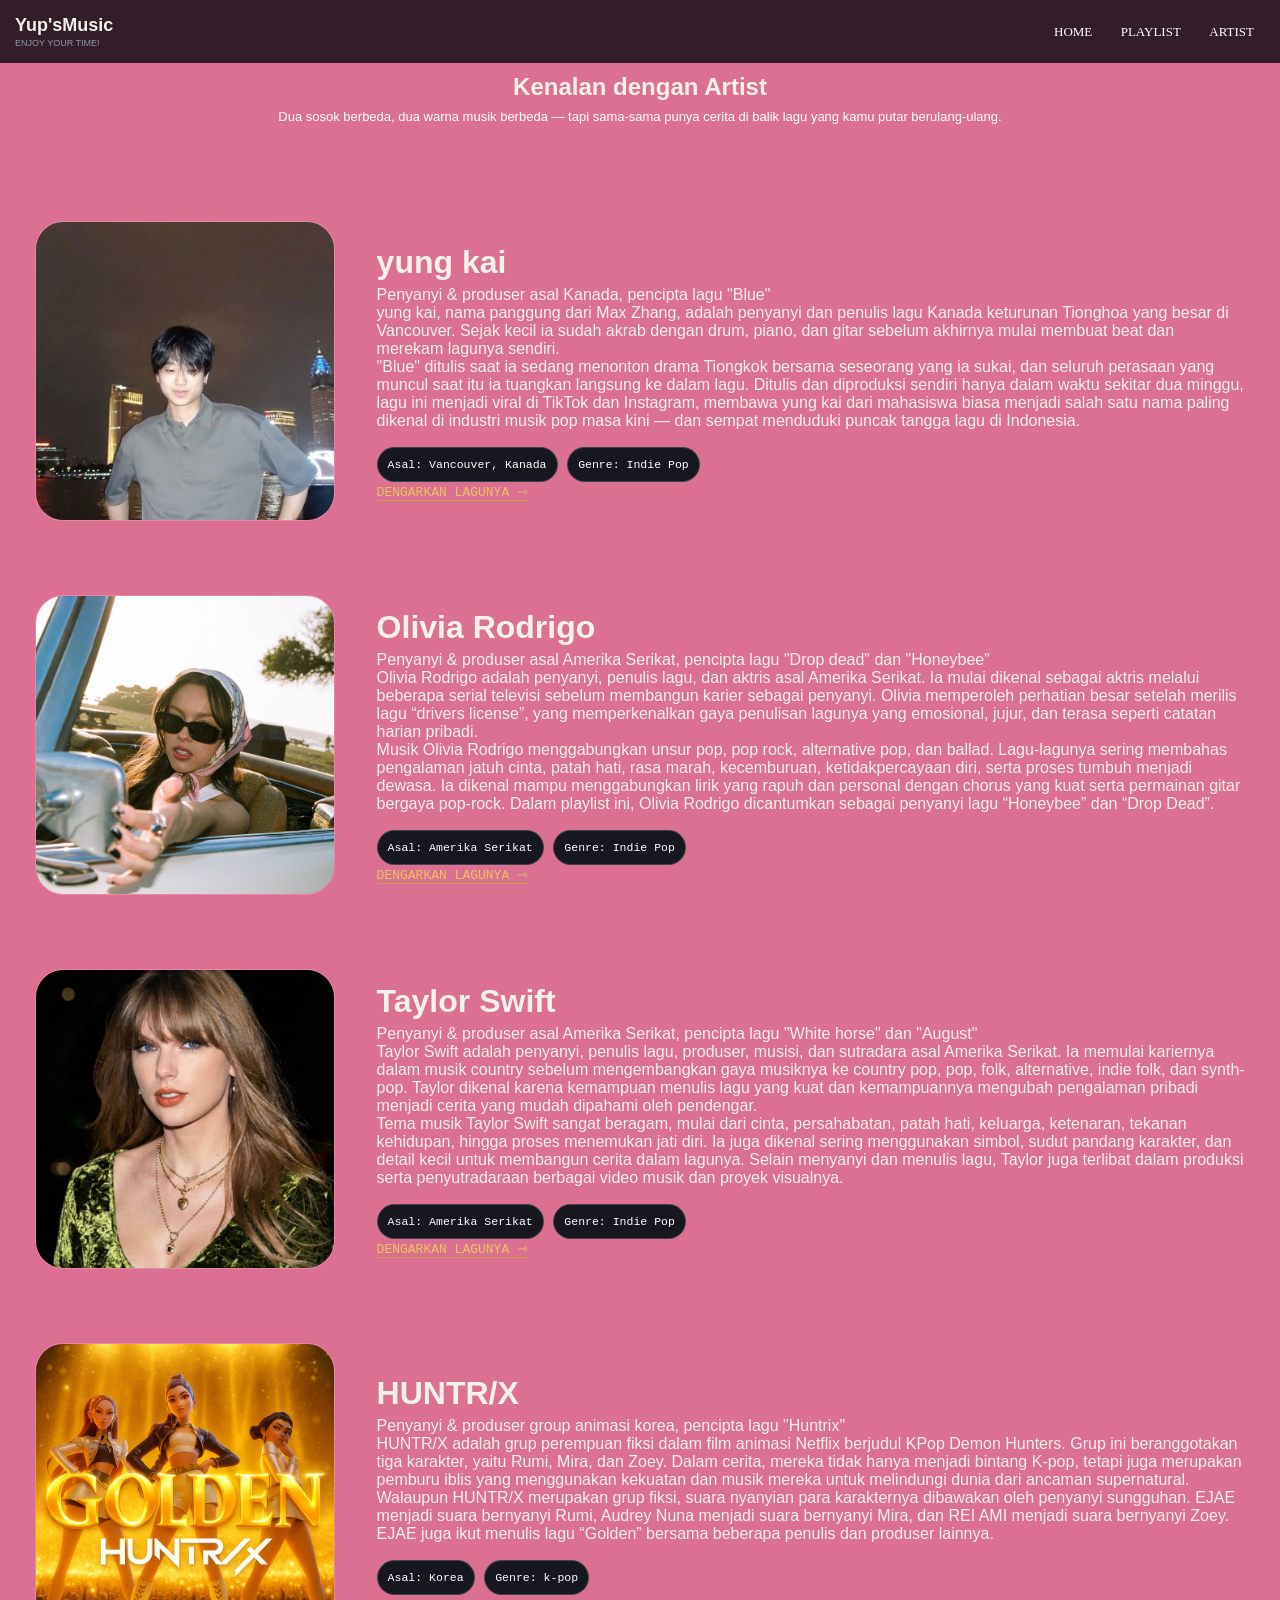
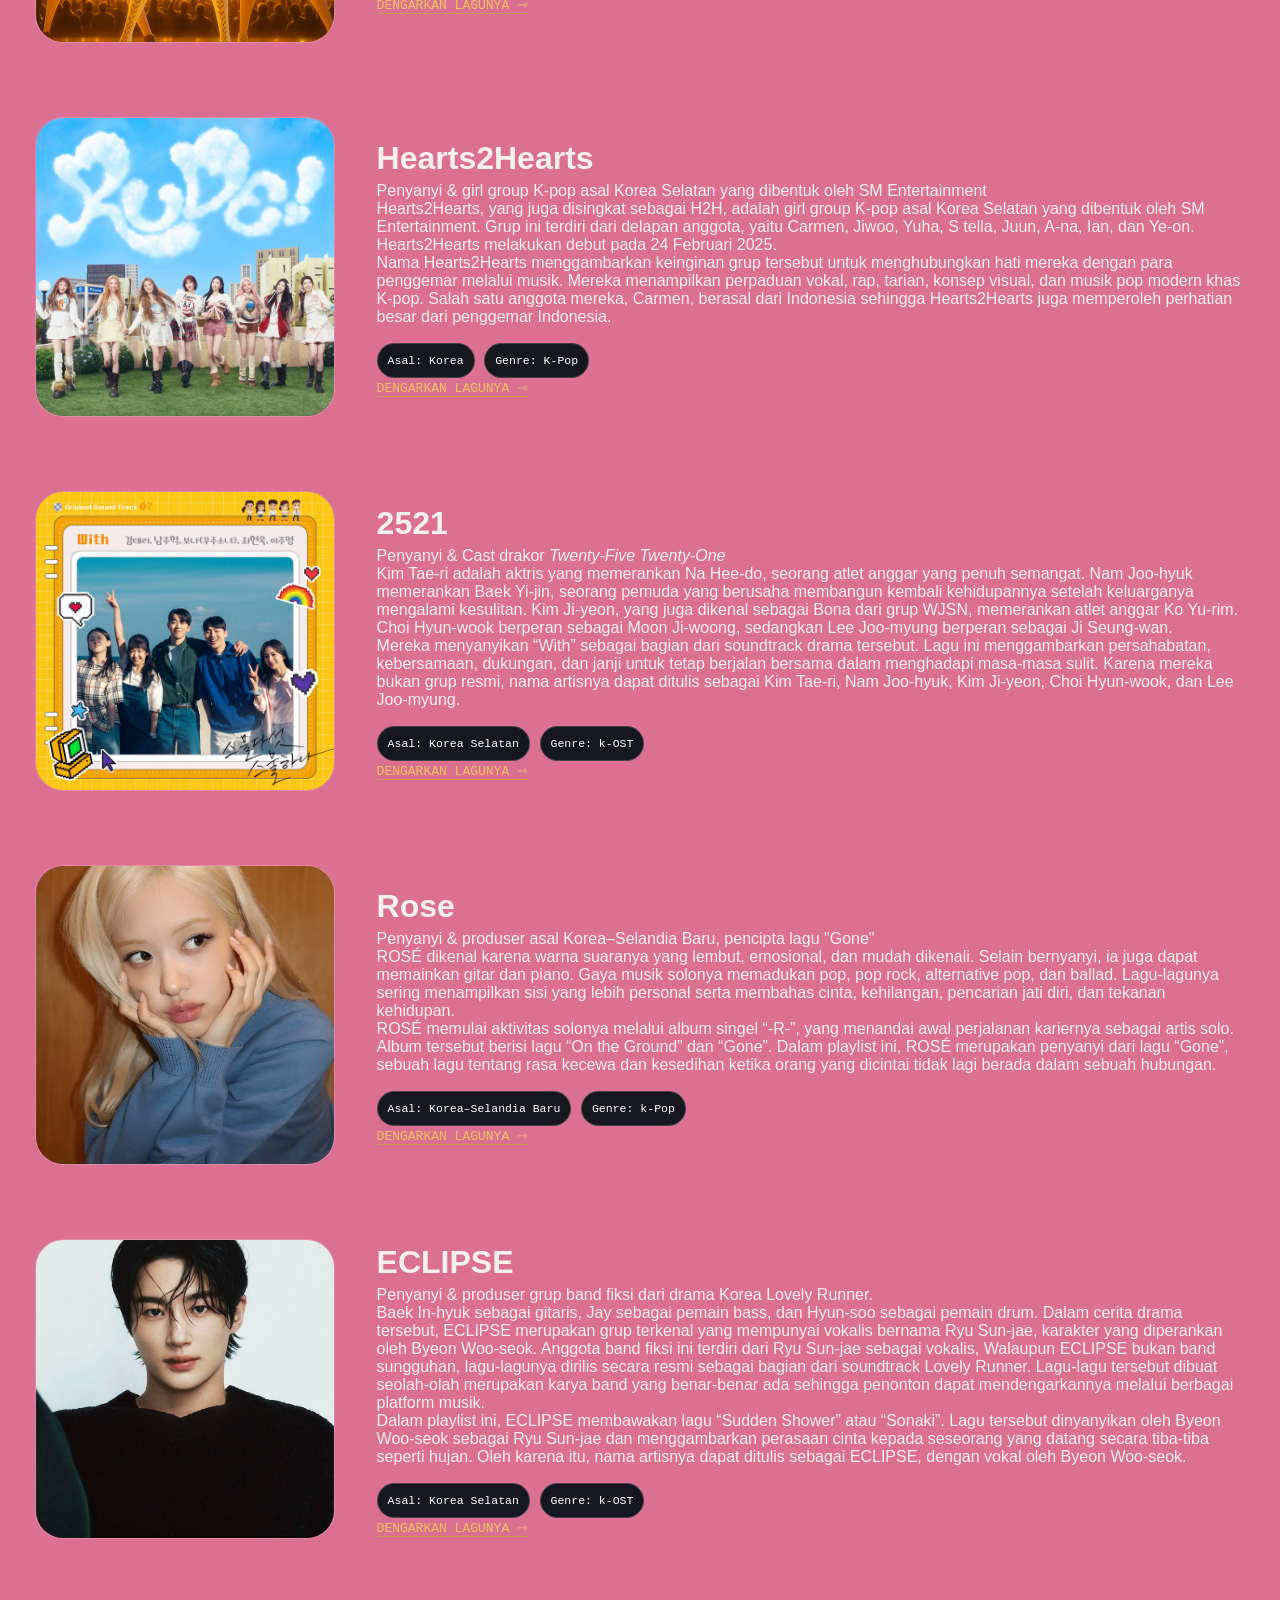
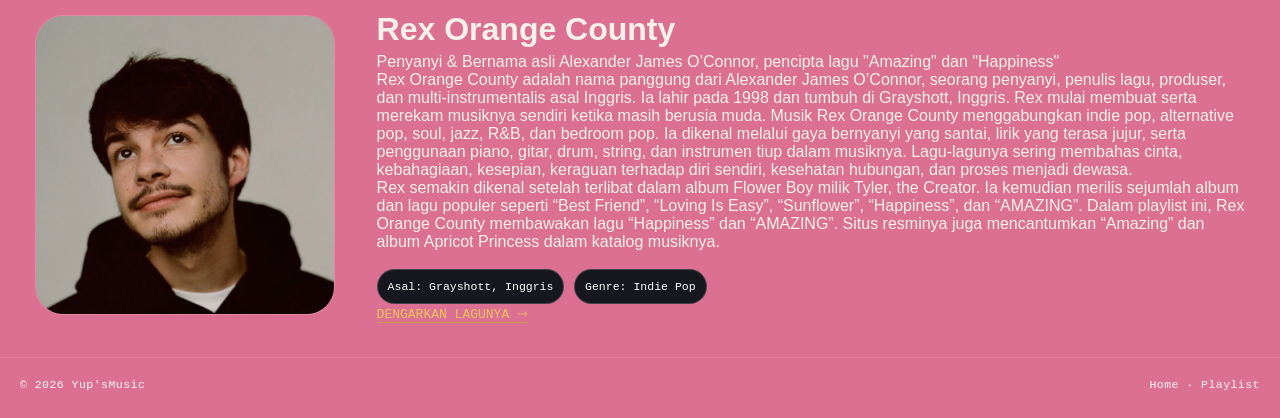
==== artist.html @ ae6ce65c "commit pertama" ====
<!doctype html>
<html lang="id">
  <head>
    <meta charset="UTF-8" />
    <meta name="viewport" content="width=device-width, initial-scale=1.0" />
    <title>Artist — Yup'sMusic</title>
    <meta
      name="description"
      content="Kenali lebih dekat yung kai dan HUNTR/X, penyanyi di balik lagu-lagu di Yup'sMusic."
    />
    <link rel="stylesheet" href="css/style.css" />
  </head>

  <body>
    <header class="site-header">
      <div class="header-inner">
        <a class="logo" href="index.html">
          <span>
            Yup'sMusic
            <small>enjoy your time!</small>
          </span>
        </a>

        <nav class="site-nav">
          <ul>
            <li><a href="index.html">Home</a></li>
            <li><a href="playlist.html">Playlist</a></li>
            <li><a href="artist.html">Artist</a></li>
          </ul>
        </nav>
      </div>
    </header>

    <main>
      <section class="section">
        <div class="container">
          <h1>
            Kenalan dengan Artist
          </h1>
          <p class="sesi-awal">
            Dua sosok berbeda, dua warna musik berbeda — tapi sama-sama
            punya cerita di balik lagu yang kamu putar berulang-ulang.
          </p>
        </div>
      </section>

      <section>
        <div class="container">
          <article class="artist-block">
            <div>
              <img
                class="artist-img"
                src="image/Yungkai.jpg"
                alt=""
              />
              <div class="artist-ring"></div>
            </div>

            <div>
              <h2>yung kai</h2>
              <p>Penyanyi &amp; produser asal Kanada, pencipta lagu "Blue"</p>

              <div>
                <p>
                  yung kai, nama panggung dari Max Zhang, adalah penyanyi
                  dan penulis lagu Kanada keturunan Tionghoa yang besar di
                  Vancouver. Sejak kecil ia sudah akrab dengan drum, piano,
                  dan gitar sebelum akhirnya mulai membuat beat dan
                  merekam lagunya sendiri.
                </p>
                <p>
                  "Blue" ditulis saat ia sedang menonton drama Tiongkok
                  bersama seseorang yang ia sukai, dan seluruh perasaan
                  yang muncul saat itu ia tuangkan langsung ke dalam lagu.
                  Ditulis dan diproduksi sendiri hanya dalam waktu sekitar
                  dua minggu, lagu ini menjadi viral di TikTok dan
                  Instagram, membawa yung kai dari mahasiswa biasa menjadi
                  salah satu nama paling dikenal di industri musik pop
                  masa kini — dan sempat menduduki puncak tangga lagu di
                  Indonesia.
                </p>
              </div>

              <div class="artist-info">
                <span class="info">Asal: Vancouver, Kanada</span>
                <span class="info">Genre: Indie Pop</span>
              </div>

              <a class="artist-link" href="playlist.html">Dengarkan lagunya &roarr;</a>
            </div>
          </article>

        <div class="container">
          <article class="artist-block">
            <div>
              <img
                class="artist-img"
                src="image/olivia.jpg"
                alt=""
              />
              <div class="artist-ring"></div>
            </div>

            <div>
              <h2>Olivia Rodrigo</h2>
              <p>Penyanyi &amp; produser asal Amerika Serikat, pencipta lagu "Drop dead" dan "Honeybee"</p>

              <div>
                <p>
                  Olivia Rodrigo adalah penyanyi, penulis lagu, dan aktris asal Amerika Serikat. 
                  Ia mulai dikenal sebagai aktris melalui beberapa serial televisi sebelum membangun karier sebagai penyanyi. 
                  Olivia memperoleh perhatian besar setelah merilis lagu “drivers license”, yang memperkenalkan gaya penulisan 
                  lagunya yang emosional, jujur, dan terasa seperti catatan harian pribadi.
                </p>
                <p>
                  Musik Olivia Rodrigo menggabungkan unsur pop, pop rock, alternative pop, dan ballad. Lagu-lagunya sering membahas 
                  pengalaman jatuh cinta, patah hati, rasa marah, kecemburuan, ketidakpercayaan diri, serta proses tumbuh menjadi dewasa. 
                  Ia dikenal mampu menggabungkan lirik yang rapuh dan personal dengan chorus yang kuat serta permainan gitar bergaya pop-rock. 
                  Dalam playlist ini, Olivia Rodrigo dicantumkan sebagai penyanyi lagu “Honeybee” dan “Drop Dead”.                
                </p>
              </div>

              <div class="artist-info">
                <span class="info">Asal: Amerika Serikat</span>
                <span class="info">Genre: Indie Pop</span>
              </div>

              <a class="artist-link" href="playlist.html">Dengarkan lagunya &roarr;</a>
            </div>
          </article>
          
          <div class="container">
            <article class="artist-block">
              <div>
                <img
                class="artist-img"
                src="image/taylor.jpg"
                alt=""
                />
                <div class="artist-ring"></div>
              </div>

              <div>
                <h2>Taylor Swift</h2>
              <p>Penyanyi &amp; produser asal Amerika Serikat, pencipta lagu "White horse" dan "August"</p>
              
              <div>
                <p>
                  Taylor Swift adalah penyanyi, penulis lagu, produser, musisi, dan sutradara asal Amerika Serikat. 
                  Ia memulai kariernya dalam musik country sebelum mengembangkan gaya musiknya ke country pop, pop, folk, 
                  alternative, indie folk, dan synth-pop. Taylor dikenal karena kemampuan menulis lagu yang kuat dan kemampuannya 
                  mengubah pengalaman pribadi menjadi cerita yang mudah dipahami oleh pendengar.
                </p>
                <p>
                  Tema musik Taylor Swift sangat beragam, mulai dari cinta, persahabatan, patah hati, keluarga, ketenaran, tekanan kehidupan, 
                  hingga proses menemukan jati diri. Ia juga dikenal sering menggunakan simbol, sudut pandang karakter, dan detail kecil untuk 
                  membangun cerita dalam lagunya. Selain menyanyi dan menulis lagu, Taylor juga terlibat dalam produksi serta penyutradaraan berbagai 
                  video musik dan proyek visualnya.
                </p>
              </div>
              
              <div class="artist-info">
                <span class="info">Asal: Amerika Serikat</span>
                <span class="info">Genre: Indie Pop</span>
              </div>
              
              <a class="artist-link" href="playlist.html">Dengarkan lagunya &roarr;</a>
            </div>
          </article>
          
          <div class="container">
            <article class="artist-block">
              <div>
                <img
                class="artist-img"
                src="image/golden.jpg"
                alt=""
                />
                <div class="artist-ring"></div>
              </div>
              
              <div>
                <h2>HUNTR/X</h2>
                <p>Penyanyi &amp; produser group animasi korea, pencipta lagu "Huntrix"</p>
                
                <div>
                  <p>
                    HUNTR/X adalah grup perempuan fiksi dalam film animasi Netflix berjudul KPop Demon Hunters. 
                    Grup ini beranggotakan tiga karakter, yaitu Rumi, Mira, dan Zoey. Dalam cerita, mereka tidak
                    hanya menjadi bintang K-pop, tetapi juga merupakan pemburu iblis yang menggunakan kekuatan dan 
                    musik mereka untuk melindungi dunia dari ancaman supernatural.
                  </p>
                  <p>
                    Walaupun HUNTR/X merupakan grup fiksi, suara nyanyian para karakternya dibawakan oleh penyanyi sungguhan. 
                    EJAE menjadi suara bernyanyi Rumi, Audrey Nuna menjadi suara bernyanyi Mira, dan REI AMI menjadi suara bernyanyi Zoey. 
                  EJAE juga ikut menulis lagu “Golden” bersama beberapa penulis dan produser lainnya.
                </p>
              </div>
              
              <div class="artist-info">
                <span class="info">Asal: Korea</span>
                <span class="info">Genre: k-pop</span>
              </div>
              
              <a class="artist-link" href="playlist.html">Dengarkan lagunya &roarr;</a>
            </div>
          </article>
          
          <div class="container">
            <article class="artist-block">
            <div>
              <img
              class="artist-img"
              src="image/rude.jpg"
              alt=""
              />
              <div class="artist-ring"></div>
            </div>
            
            <div>
              <h2>Hearts2Hearts</h2>
              <p>Penyanyi &amp; girl group K-pop asal Korea Selatan yang dibentuk oleh SM Entertainment</p>
              
              <div>
                <p>
                  Hearts2Hearts, yang juga disingkat sebagai H2H, adalah girl group K-pop asal Korea Selatan yang 
                  dibentuk oleh SM Entertainment. Grup ini terdiri dari delapan anggota, yaitu Carmen, Jiwoo, Yuha, S
                  tella, Juun, A-na, Ian, dan Ye-on. Hearts2Hearts melakukan debut pada 24 Februari 2025.
                </p>
                <p>
                  Nama Hearts2Hearts menggambarkan keinginan grup tersebut untuk menghubungkan hati mereka dengan para penggemar 
                  melalui musik. Mereka menampilkan perpaduan vokal, rap, tarian, konsep visual, dan musik pop modern khas K-pop. 
                  Salah satu anggota mereka, Carmen, berasal dari Indonesia sehingga Hearts2Hearts juga memperoleh perhatian besar 
                  dari penggemar Indonesia.
                </p>
              </div>
              
              <div class="artist-info">
                <span class="info">Asal: Korea</span>
                <span class="info">Genre: K-Pop</span>
              </div>
              
              <a class="artist-link" href="playlist.html">Dengarkan lagunya &roarr;</a>
            </div>
          </article>
          
            <div class="container">
              <article class="artist-block">
                <div>
                  <img
                  class="artist-img"
                  src="image/with.jpg"
                  alt=""
                  />
                  <div class="artist-ring"></div>
                </div>
                
                <div>
                  <h2>2521</h2>
                  <p>Penyanyi &amp; Cast drakor <i>Twenty-Five Twenty-One</i></p>
                  
              <div>
                <p>
                  Kim Tae-ri adalah aktris yang memerankan Na Hee-do, seorang atlet anggar yang penuh semangat. 
                  Nam Joo-hyuk memerankan Baek Yi-jin, seorang pemuda yang berusaha membangun kembali kehidupannya 
                  setelah keluarganya mengalami kesulitan. Kim Ji-yeon, yang juga dikenal sebagai Bona dari grup WJSN, 
                  memerankan atlet anggar Ko Yu-rim. Choi Hyun-wook berperan sebagai Moon Ji-woong, sedangkan Lee Joo-myung 
                  berperan sebagai Ji Seung-wan.
                </p>
                <p>
                  Mereka menyanyikan “With” sebagai bagian dari soundtrack drama tersebut. Lagu ini menggambarkan persahabatan, 
                  kebersamaan, dukungan, dan janji untuk tetap berjalan bersama dalam menghadapi masa-masa sulit. Karena mereka 
                  bukan grup resmi, nama artisnya dapat ditulis sebagai Kim Tae-ri, Nam Joo-hyuk, Kim Ji-yeon, Choi Hyun-wook, dan Lee Joo-myung.
                </p>
              </div>
              
              <div class="artist-info">
                <span class="info">Asal: Korea Selatan</span>
                <span class="info">Genre: k-OST</span>
              </div>
              
              <a class="artist-link" href="playlist.html">Dengarkan lagunya &roarr;</a>
            </div>
          </article>
          
          <div class="container">
            <article class="artist-block">
              <div>
                <img
                class="artist-img"
                src="image/Rosé.jpg"
                alt=""
              />
              <div class="artist-ring"></div>
            </div>
            
            <div>
              <h2>Rose</h2>
              <p>Penyanyi &amp; produser asal Korea–Selandia Baru, pencipta lagu "Gone"</p>
              
              <div>
                <p>
                  ROSÉ dikenal karena warna suaranya yang lembut, emosional, dan mudah dikenali. Selain bernyanyi, 
                  ia juga dapat memainkan gitar dan piano. Gaya musik solonya memadukan pop, pop rock, alternative pop, 
                  dan ballad. Lagu-lagunya sering menampilkan sisi yang lebih personal serta membahas cinta, kehilangan, 
                  pencarian jati diri, dan tekanan kehidupan.
                </p>
                <p>
                  ROSÉ memulai aktivitas solonya melalui album singel “-R-”, yang menandai awal perjalanan kariernya sebagai artis solo.
                  Album tersebut berisi lagu “On the Ground” dan “Gone”. Dalam playlist ini, ROSÉ merupakan penyanyi dari lagu “Gone”, 
                  sebuah lagu tentang rasa kecewa dan kesedihan ketika orang yang dicintai tidak lagi berada dalam sebuah hubungan.
                </p>
              </div>
              
              <div class="artist-info">
                <span class="info">Asal: Korea–Selandia Baru</span>
                <span class="info">Genre: k-Pop</span>
              </div>
              
              <a class="artist-link" href="playlist.html">Dengarkan lagunya &roarr;</a>
            </div>
          </article>
          
          <div class="container">
            <article class="artist-block">
            <div>
              <img
              class="artist-img"
              src="image/sunjae.jpg"
              alt=""
              />
              <div class="artist-ring"></div>
            </div>
            
            <div>
              <h2>ECLIPSE</h2>
              <p>Penyanyi &amp; produser grup band fiksi dari drama Korea Lovely Runner.</p>
              
              <div>
                <p>
                  Baek In-hyuk sebagai gitaris, Jay sebagai pemain bass, dan Hyun-soo sebagai pemain drum. 
                  Dalam cerita drama tersebut, ECLIPSE merupakan grup terkenal yang mempunyai vokalis bernama Ryu Sun-jae, 
                  karakter yang diperankan oleh Byeon Woo-seok. Anggota band fiksi ini terdiri dari Ryu Sun-jae sebagai vokalis, 
                  Walaupun ECLIPSE bukan band sungguhan, lagu-lagunya dirilis secara resmi sebagai bagian dari soundtrack Lovely Runner. 
                  Lagu-lagu tersebut dibuat seolah-olah merupakan karya band yang benar-benar ada sehingga penonton dapat mendengarkannya melalui berbagai platform musik.
                </p>
                <p>
                  Dalam playlist ini, ECLIPSE membawakan lagu “Sudden Shower” atau “Sonaki”. Lagu tersebut dinyanyikan oleh Byeon Woo-seok sebagai Ryu Sun-jae dan 
                  menggambarkan perasaan cinta kepada seseorang yang datang secara tiba-tiba seperti hujan. Oleh karena itu, nama artisnya dapat ditulis sebagai ECLIPSE, 
                  dengan vokal oleh Byeon Woo-seok.
                </p>
              </div>
              
              <div class="artist-info">
                <span class="info">Asal: Korea Selatan</span>
                <span class="info">Genre: k-OST</span>
              </div>
              
              <a class="artist-link" href="playlist.html">Dengarkan lagunya &roarr;</a>
            </div>
          </article>
    
          <div class="artist-ring"></div>
            <article class="artist-block">
              <div>
                <img
                class="artist-img"
                src="image/rex.jpg"
                alt=""
              />
            </div>
            
            <div>
              <h2>Rex Orange County</h2>
              <p>Penyanyi &amp; Bernama asli Alexander James O’Connor, pencipta lagu "Amazing" dan "Happiness"</p>

              <div>
                <p>
                  Rex Orange County adalah nama panggung dari Alexander James O’Connor, seorang penyanyi, penulis lagu, produser, 
                  dan multi-instrumentalis asal Inggris. Ia lahir pada 1998 dan tumbuh di Grayshott, Inggris. Rex mulai membuat serta merekam musiknya sendiri ketika masih berusia muda.
                  Musik Rex Orange County menggabungkan indie pop, alternative pop, soul, jazz, R&B, dan bedroom pop. Ia dikenal melalui gaya bernyanyi yang santai, lirik yang terasa jujur, 
                  serta penggunaan piano, gitar, drum, string, dan instrumen tiup dalam musiknya. Lagu-lagunya sering membahas cinta, kebahagiaan, kesepian, keraguan terhadap diri sendiri, 
                  kesehatan hubungan, dan proses menjadi dewasa.
                </p>
                <p>
                  Rex semakin dikenal setelah terlibat dalam album Flower Boy milik Tyler, the Creator. Ia kemudian merilis sejumlah album dan lagu populer seperti “Best Friend”, 
                  “Loving Is Easy”, “Sunflower”, “Happiness”, dan “AMAZING”. Dalam playlist ini, Rex Orange County membawakan lagu “Happiness” dan “AMAZING”. Situs resminya juga 
                  mencantumkan “Amazing” dan album Apricot Princess dalam katalog musiknya.
                </p>
              </div>
              
              <div class="artist-info">
                <span class="info">Asal: Grayshott, Inggris</span>
                <span class="info">Genre: Indie Pop</span>
              </div>
               <div class="container">
              <a class="artist-link" href="playlist.html">Dengarkan lagunya &roarr;</a>
            </div>
          </article>

      </section>
    </main>

    <footer class="site-footer">
      <div class="footer-inner">
        <span>&copy; 2026 Yup'sMusic</span>
        <span><a href="index.html">Home</a> · <a href="playlist.html">Playlist</a></span>
      </div>
    </footer>
  </body>
</html>
---- css/style.css ----
* {
  box-sizing: border-box;
  margin: 0;
  padding: 0;
}

body {
  font-family: Arial, sans-serif;
  background-color: palevioletred;
  color: #f3f1ea;
  display: flex;
  flex-direction: column;
}

a {
  color: inherit;
  text-decoration: none;
}

ul {
  list-style: none;
}

.container {
  width: 100%;
  margin-inline: auto;
}

.site-header {
  position: sticky;
  top: 0;
  backdrop-filter: blur(10px);
  background: rgba(12, 13, 18, 0.82);
}

.header-inner {
  width: 100%;
  margin-inline: auto;
  display: flex;
  align-items: center;
  justify-content: space-between;
  padding: 15px;
  flex-wrap: wrap;
}

.logo {
  display: flex;
  align-items: center;
  font-size: large;
  font-weight: 600;
}

.logo small {
  display: block;
  font-size: xx-small;
  font-weight: 400;
  color: #9496a8;
  text-transform: uppercase;
  margin-top: 2px;
}

nav.site-nav ul {
  display: flex;
  gap: 0.4rem;
  font-family: cursive;
  font-size: small;
  text-transform: uppercase;
}

nav.site-nav a {
  display: inline-block;
  padding: 5px 10px;
  border-radius: 999px;
  color: white;
  border: 1px solid transparent;
}

nav.site-nav a:hover {
  color: white;
  border-color: rgba(243, 241, 234, 0.2);
  background: rgb(243, 100, 123);
}

main {
  flex: 1;
}

.section {
  padding: 12px 0;
}

h1 {
  font-family: sans-serif;
  line-height: 1;
  font-weight: 600;
  text-align: center;
}

h2,
h3 {
  font-family: sans-serif;
  line-height: 1;
  font-weight: 600;
}

h2 {
  font-size: x-large;
  margin-bottom: 8px;
}

.sesi-awal {
  padding-top: 10px;
  color: white;
  font-size: small;
  margin-bottom: 50px;
  text-align: center;
}

.step {
  padding-top: 80px;
  text-align: center;
}

.step-grid {
  width: 100%;
  margin-inline: auto;
  display: grid;
  gap: 3.5rem;
  align-items: center;
}

.step-lede {
  color: whitesmoke;
  font-size: 1.08rem;
  text-align: center;
  max-width: 100ch;
  margin-bottom: 2.1rem;
  padding-left: 350px;
}

.step-actions {
  display: flex;
  gap: 0.9rem;
  flex-wrap: wrap;
  margin-left: 450px;
}

.btn {
  font-family: monospace;
  font-size: 0.8rem;
  letter-spacing: 0.06em;
  text-transform: uppercase;
  padding: 0.85rem 1.5rem;
  border-radius: 999px;
  border: 1px solid rgba(243, 241, 234, 0.2);
  display: inline-flex;
  align-items: center;
  gap: 0.5rem;
}

.btn:hover {
  transform: translateY(-2px);
}

.btn-playlist {
  background: goldenrod;
  color: #1a1305;
  border-color: goldenrod;
  font-weight: 700;
}

.btn-playlist:hover {
  background: #f2c565;
}

.btn-artist {
  color: white;
  background: transparent;
}

.btn-artist:hover {
  border-color: beige;
  color: beige;
}

.about {
  background: #16171f;
  border: 1px solid rgba(243, 241, 234, 0.1);
  border-radius: 28px;
  padding: 30px;
  display: grid;
  grid-template-columns: 1fr auto;
  gap: 2rem;
  align-items: center;
}

.about-item strong {
  display: block;
  font-family: "Fraunces", serif;
  font-size: xx-large;
  color: goldenrod;
  border-left: 1px solid whitesmoke;
}

.about-box {
  display: flex;
}

.site-footer {
  border-top: 1px solid rgba(243, 241, 234, 0.1);
  padding: 20px 20px 25px 20px;
}

.footer-inner {
  width: 100%;
  margin-inline: auto;
  display: flex;
  justify-content: space-between;
  align-items: center;
  flex-wrap: wrap;
  gap: 1rem;
  color: whitesmoke;
  font-family: monospace;
  font-size: 0.72rem;
  letter-spacing: 0.04em;
}

.footer-inner a:hover {
  color: blanchedalmond;
}

.box-grid {
  display: grid;
  grid-template-columns: repeat(3, 1fr);
  gap: 1.4rem;
}

.box-card {
  background: #16171f;
  border: 1px solid rgba(243, 241, 234, 0.1);
  border-radius: 16px;
  padding: 1.8rem;
}

.box-card:hover {
  border-color: rgba(243, 241, 234, 0.2);
  transform: translateY(-3px);
}

.box-card p {
  padding-top: 10px;
  color: whitesmoke;
  font-size: 0.95rem;
}

.number {
  font-family: monospace;
  font-size: 0.75rem;
  color: goldenrod;
  display: block;
  margin-bottom: 15px;
}

------------- playlist ------------------ .track-info {
  display: flex;
  gap: 0.5rem;
  align-items: center;
  color: whitesmoke;
  font-size: large;
  margin-bottom: 0.6rem;
  flex-wrap: wrap;
}

.tag-gold {
  color: goldenrod;
  border-color: #7a5f2c;
}

.track-kutipan {
  padding-top: 6px;
  color: whitesmoke;
  font-size: 0.9rem;
  font-style: italic;
  margin-bottom: 0.9rem;
}

audio {
  width: 90%;
  height: 38px;
}

.playlist-list {
  display: flex;
  flex-direction: column;
  gap: 1.6rem;
}

.playlist-item {
  background: #16171f;
  border: 1px solid rgba(243, 241, 234, 0.1);
  border-radius: 28px;
  padding: 1.8rem;
  display: grid;
  grid-template-columns: 150px 1fr;
  gap: 1.8rem;
  align-items: center;
}

.playlist-cover {
  width: 100%;
  height: 100%;
  object-fit: cover;
  border-radius: 16px;
  border: 1px solid rgba(243, 241, 234, 0.2);
}

---------------- artist --------------- .playlist-artist {
  color: whitesmoke;
  font-size: medium;
  margin-bottom: 12px;
}

.artist-block {
  display: grid;
  grid-template-columns: 300px 1fr;
  gap: 2.6rem;
  align-items: center;
  padding: 35px;
}

.artist-img {
  width: 100%;
  aspect-ratio: 1;
  object-fit: cover;
  border-radius: 28px;
  border: 1px solid rgba(243, 241, 234, 0.2);
}

.artist-block h2 {
  font-size: xx-large;
}

.artist-info {
  display: flex;
  flex-wrap: wrap;
  gap: 0.6rem;
  margin-top: 1.1rem;
}

.info {
  font-family: monospace;
  font-size: 0.72rem;
  color: white;
  border: 1px solid rgba(243, 241, 234, 0.2);
  border-radius: 999px;
  padding: 10px;
  background: #16171f;
}

.artist-link {
  font-family: monospace;
  font-size: 100;
  text-transform: uppercase;
  color: rgb(236, 195, 92);
  border-bottom: 1px solid #ca9c46;
}

.artist-link:hover {
  border-color: rgb(151, 14, 14);
  color: rgb(151, 14, 14);
}
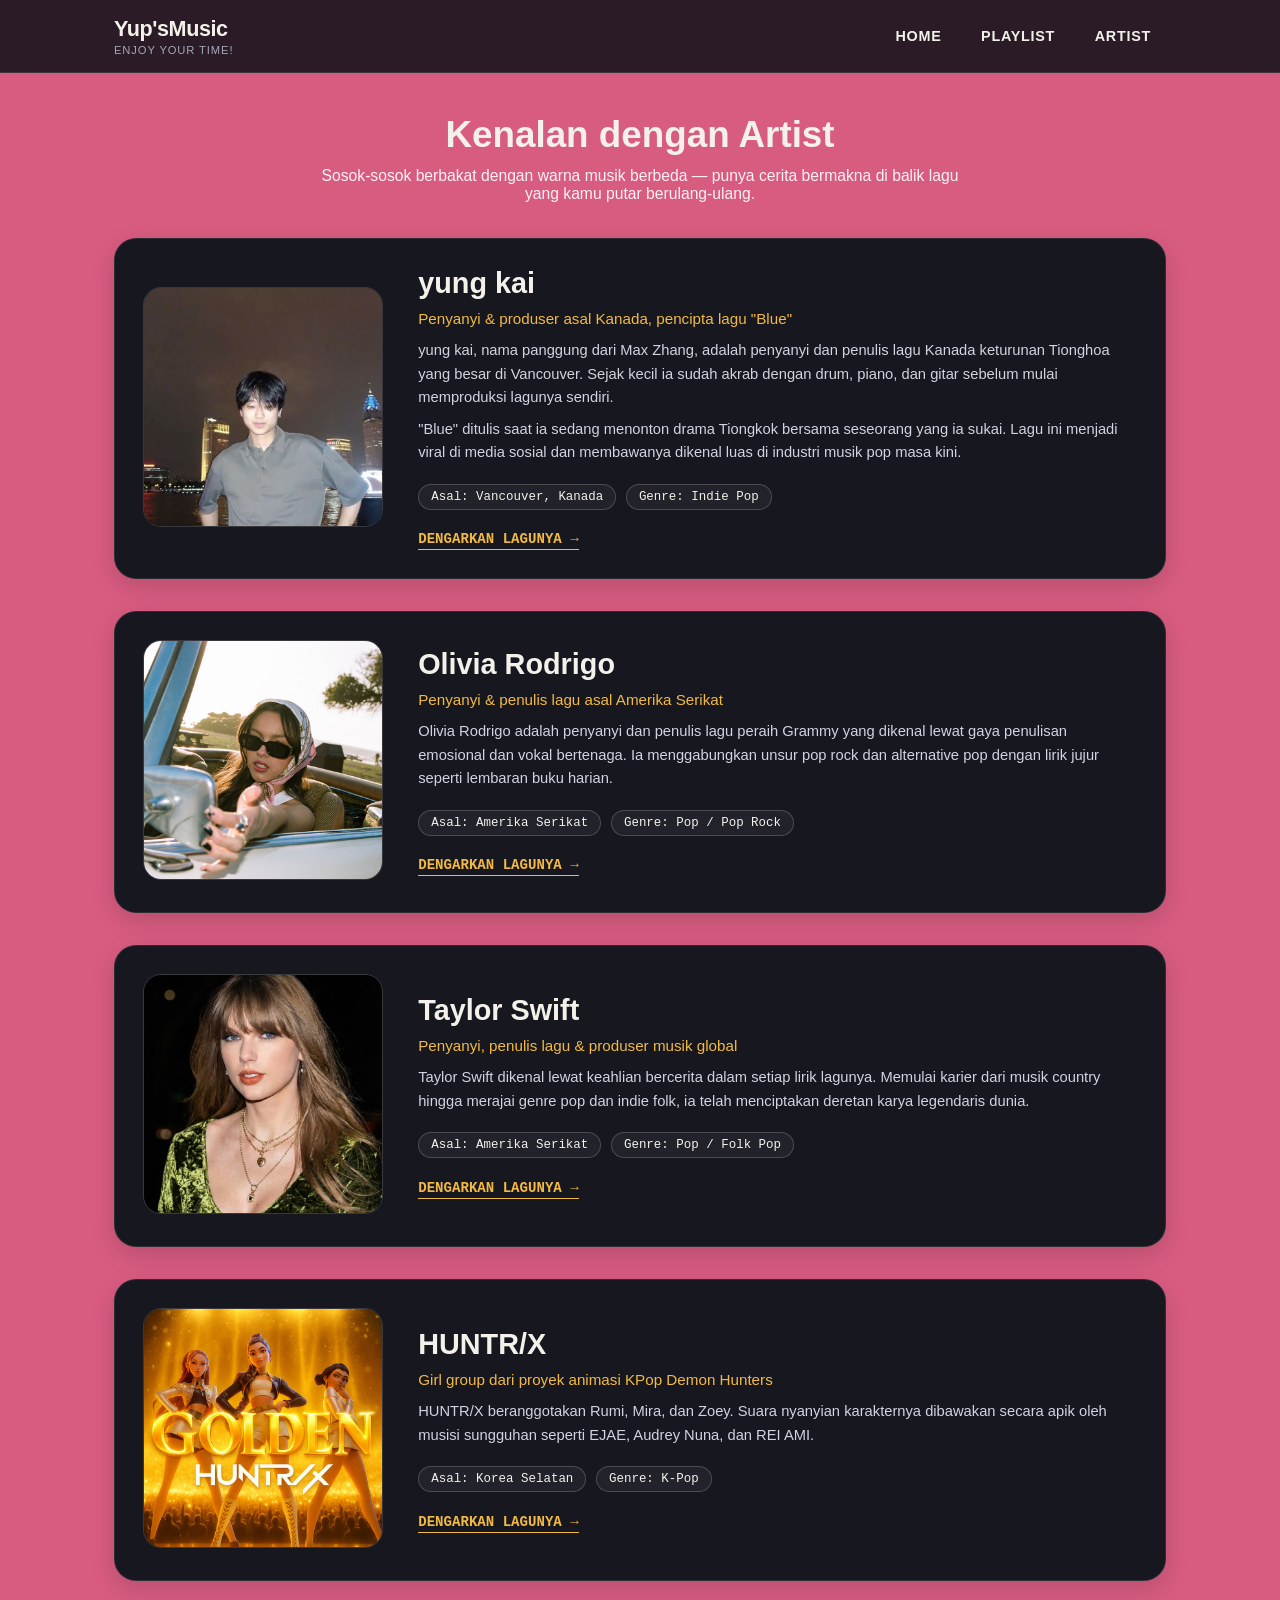
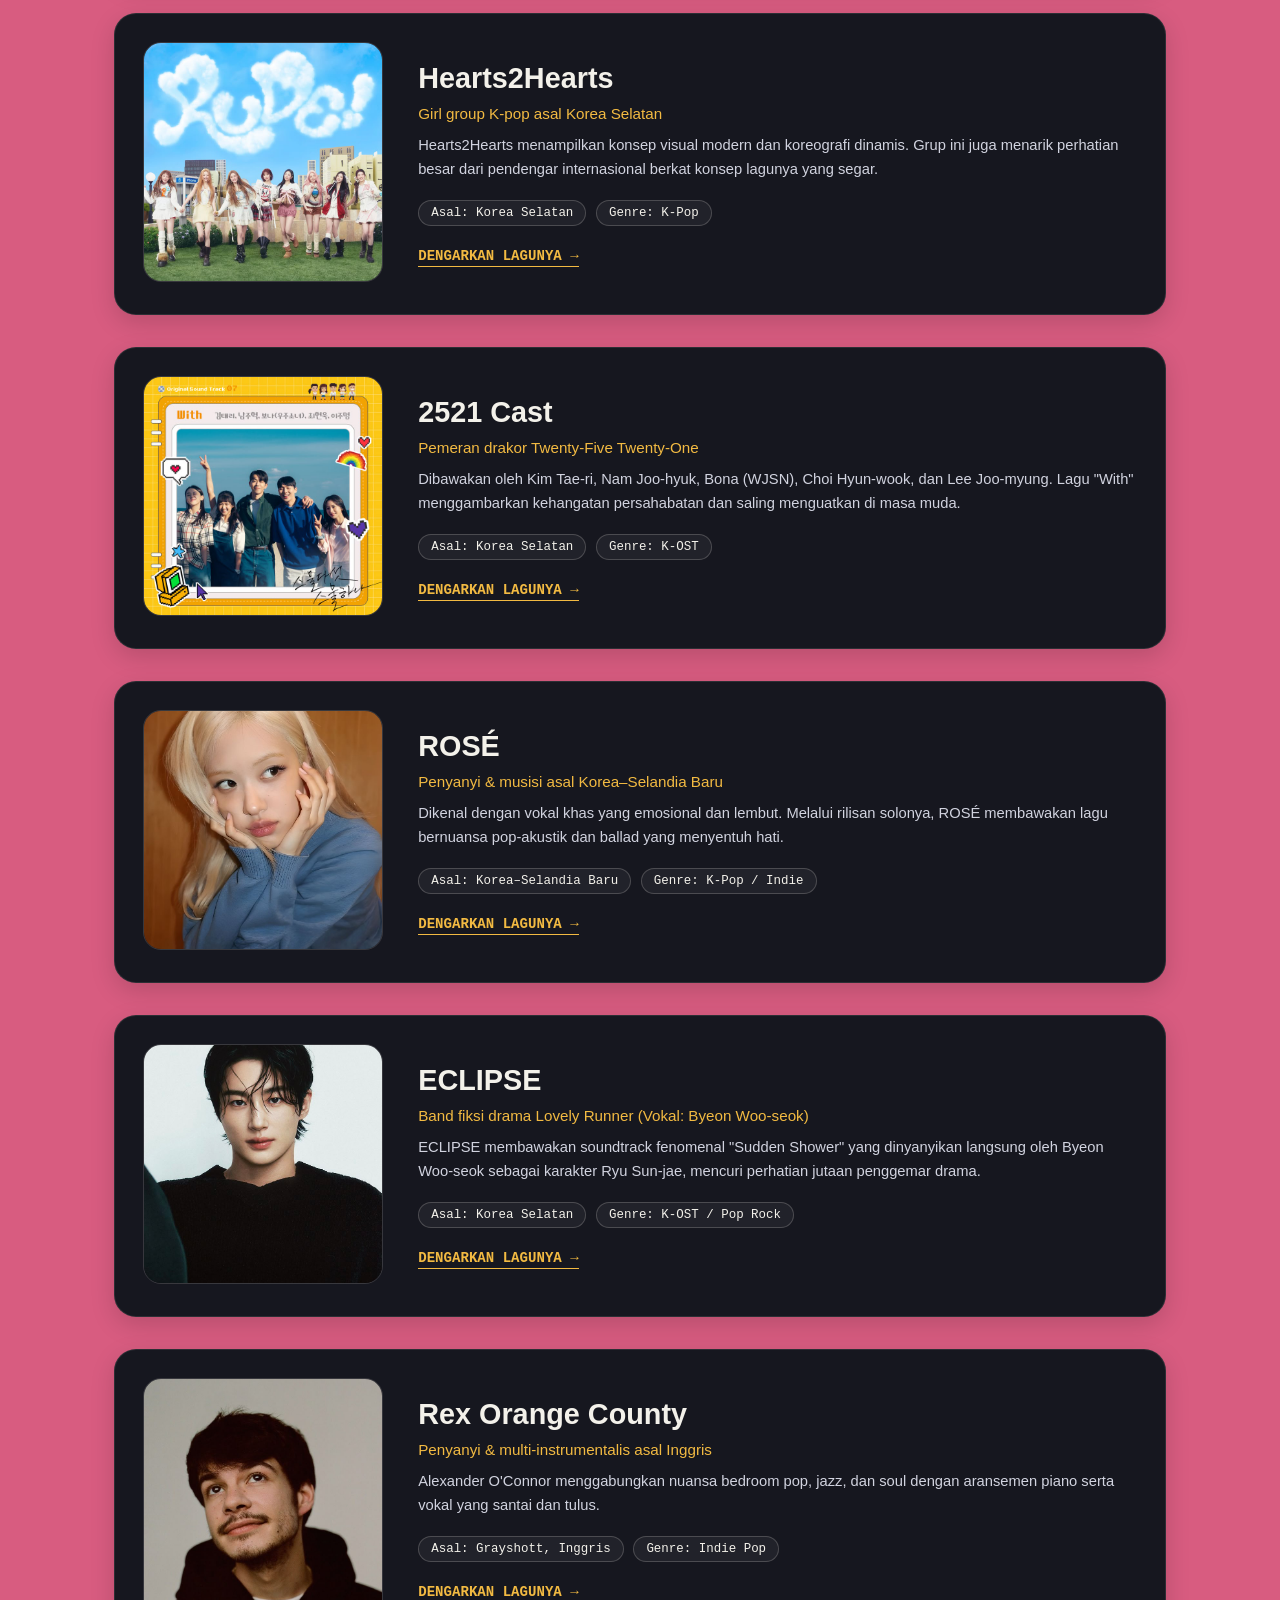
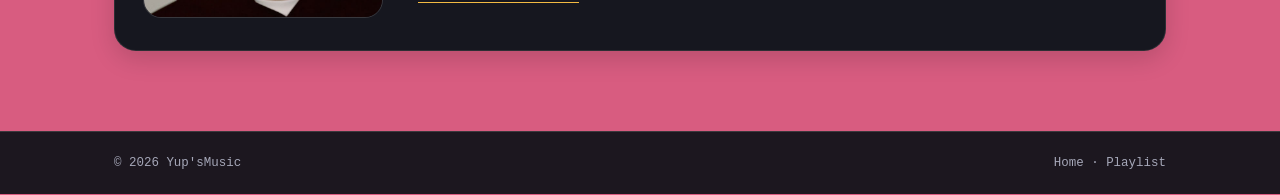
==== commit 69b6fb13: "commit keempat" ====
--- a/artist.html
+++ b/artist.html
@@ -31,376 +31,211 @@
       </div>
     </header>
 
-    <main>
+<main>
       <section class="section">
         <div class="container">
-          <h1>
-            Kenalan dengan Artist
-          </h1>
+          <h1>Kenalan dengan Artist</h1>
           <p class="sesi-awal">
-            Dua sosok berbeda, dua warna musik berbeda — tapi sama-sama
-            punya cerita di balik lagu yang kamu putar berulang-ulang.
+            Sosok-sosok berbakat dengan warna musik berbeda — punya cerita bermakna di balik lagu yang kamu putar berulang-ulang.
           </p>
+
+          <div class="artist-list">
+            <!-- 1. yung kai -->
+            <article class="artist-block">
+              <div>
+                <img class="artist-img" src="image/Yungkai.jpg" alt="yung kai" />
+              </div>
+              <div>
+                <h2>yung kai</h2>
+                <p class="artist-subtitle">Penyanyi &amp; produser asal Kanada, pencipta lagu "Blue"</p>
+                <div class="artist-desc">
+                  <p>
+                    yung kai, nama panggung dari Max Zhang, adalah penyanyi dan penulis lagu Kanada keturunan Tionghoa yang besar di Vancouver. Sejak kecil ia sudah akrab dengan drum, piano, dan gitar sebelum mulai memproduksi lagunya sendiri.
+                  </p>
+                  <p>
+                    "Blue" ditulis saat ia sedang menonton drama Tiongkok bersama seseorang yang ia sukai. Lagu ini menjadi viral di media sosial dan membawanya dikenal luas di industri musik pop masa kini.
+                  </p>
+                </div>
+                <div class="artist-info">
+                  <span class="info">Asal: Vancouver, Kanada</span>
+                  <span class="info">Genre: Indie Pop</span>
+                </div>
+                <a class="artist-link" href="playlist.html">Dengarkan lagunya &rarr;</a>
+              </div>
+            </article>
+
+            <!-- 2. Olivia Rodrigo -->
+            <article class="artist-block">
+              <div>
+                <img class="artist-img" src="image/olivia.jpg" alt="Olivia Rodrigo" />
+              </div>
+              <div>
+                <h2>Olivia Rodrigo</h2>
+                <p class="artist-subtitle">Penyanyi &amp; penulis lagu asal Amerika Serikat</p>
+                <div class="artist-desc">
+                  <p>
+                    Olivia Rodrigo adalah penyanyi dan penulis lagu peraih Grammy yang dikenal lewat gaya penulisan emosional dan vokal bertenaga. Ia menggabungkan unsur pop rock dan alternative pop dengan lirik jujur seperti lembaran buku harian.
+                  </p>
+                </div>
+                <div class="artist-info">
+                  <span class="info">Asal: Amerika Serikat</span>
+                  <span class="info">Genre: Pop / Pop Rock</span>
+                </div>
+                <a class="artist-link" href="playlist.html">Dengarkan lagunya &rarr;</a>
+              </div>
+            </article>
+
+            <!-- 3. Taylor Swift -->
+            <article class="artist-block">
+              <div>
+                <img class="artist-img" src="image/taylor.jpg" alt="Taylor Swift" />
+              </div>
+              <div>
+                <h2>Taylor Swift</h2>
+                <p class="artist-subtitle">Penyanyi, penulis lagu &amp; produser musik global</p>
+                <div class="artist-desc">
+                  <p>
+                    Taylor Swift dikenal lewat keahlian bercerita dalam setiap lirik lagunya. Memulai karier dari musik country hingga merajai genre pop dan indie folk, ia telah menciptakan deretan karya legendaris dunia.
+                  </p>
+                </div>
+                <div class="artist-info">
+                  <span class="info">Asal: Amerika Serikat</span>
+                  <span class="info">Genre: Pop / Folk Pop</span>
+                </div>
+                <a class="artist-link" href="playlist.html">Dengarkan lagunya &rarr;</a>
+              </div>
+            </article>
+
+            <!-- 4. HUNTR/X -->
+            <article class="artist-block">
+              <div>
+                <img class="artist-img" src="image/golden.jpg" alt="HUNTR/X" />
+              </div>
+              <div>
+                <h2>HUNTR/X</h2>
+                <p class="artist-subtitle">Girl group dari proyek animasi KPop Demon Hunters</p>
+                <div class="artist-desc">
+                  <p>
+                    HUNTR/X beranggotakan Rumi, Mira, dan Zoey. Suara nyanyian karakternya dibawakan secara apik oleh musisi sungguhan seperti EJAE, Audrey Nuna, dan REI AMI.
+                  </p>
+                </div>
+                <div class="artist-info">
+                  <span class="info">Asal: Korea Selatan</span>
+                  <span class="info">Genre: K-Pop</span>
+                </div>
+                <a class="artist-link" href="playlist.html">Dengarkan lagunya &rarr;</a>
+              </div>
+            </article>
+
+            <!-- 5. Hearts2Hearts -->
+            <article class="artist-block">
+              <div>
+                <img class="artist-img" src="image/rude.jpg" alt="Hearts2Hearts" />
+              </div>
+              <div>
+                <h2>Hearts2Hearts</h2>
+                <p class="artist-subtitle">Girl group K-pop asal Korea Selatan</p>
+                <div class="artist-desc">
+                  <p>
+                    Hearts2Hearts menampilkan konsep visual modern dan koreografi dinamis. Grup ini juga menarik perhatian besar dari pendengar internasional berkat konsep lagunya yang segar.
+                  </p>
+                </div>
+                <div class="artist-info">
+                  <span class="info">Asal: Korea Selatan</span>
+                  <span class="info">Genre: K-Pop</span>
+                </div>
+                <a class="artist-link" href="playlist.html">Dengarkan lagunya &rarr;</a>
+              </div>
+            </article>
+
+            <!-- 6. 2521 Cast -->
+            <article class="artist-block">
+              <div>
+                <img class="artist-img" src="image/with.jpg" alt="Cast Twenty-Five Twenty-One" />
+              </div>
+              <div>
+                <h2>2521 Cast</h2>
+                <p class="artist-subtitle">Pemeran drakor Twenty-Five Twenty-One</p>
+                <div class="artist-desc">
+                  <p>
+                    Dibawakan oleh Kim Tae-ri, Nam Joo-hyuk, Bona (WJSN), Choi Hyun-wook, dan Lee Joo-myung. Lagu "With" menggambarkan kehangatan persahabatan dan saling menguatkan di masa muda.
+                  </p>
+                </div>
+                <div class="artist-info">
+                  <span class="info">Asal: Korea Selatan</span>
+                  <span class="info">Genre: K-OST</span>
+                </div>
+                <a class="artist-link" href="playlist.html">Dengarkan lagunya &rarr;</a>
+              </div>
+            </article>
+
+            <!-- 7. ROSÉ -->
+            <article class="artist-block">
+              <div>
+                <img class="artist-img" src="image/Rosé.jpg" alt="ROSÉ" />
+              </div>
+              <div>
+                <h2>ROSÉ</h2>
+                <p class="artist-subtitle">Penyanyi &amp; musisi asal Korea–Selandia Baru</p>
+                <div class="artist-desc">
+                  <p>
+                    Dikenal dengan vokal khas yang emosional dan lembut. Melalui rilisan solonya, ROSÉ membawakan lagu bernuansa pop-akustik dan ballad yang menyentuh hati.
+                  </p>
+                </div>
+                <div class="artist-info">
+                  <span class="info">Asal: Korea–Selandia Baru</span>
+                  <span class="info">Genre: K-Pop / Indie</span>
+                </div>
+                <a class="artist-link" href="playlist.html">Dengarkan lagunya &rarr;</a>
+              </div>
+            </article>
+
+            <!-- 8. ECLIPSE -->
+            <article class="artist-block">
+              <div>
+                <img class="artist-img" src="image/sunjae.jpg" alt="ECLIPSE" />
+              </div>
+              <div>
+                <h2>ECLIPSE</h2>
+                <p class="artist-subtitle">Band fiksi drama Lovely Runner (Vokal: Byeon Woo-seok)</p>
+                <div class="artist-desc">
+                  <p>
+                    ECLIPSE membawakan soundtrack fenomenal "Sudden Shower" yang dinyanyikan langsung oleh Byeon Woo-seok sebagai karakter Ryu Sun-jae, mencuri perhatian jutaan penggemar drama.
+                  </p>
+                </div>
+                <div class="artist-info">
+                  <span class="info">Asal: Korea Selatan</span>
+                  <span class="info">Genre: K-OST / Pop Rock</span>
+                </div>
+                <a class="artist-link" href="playlist.html">Dengarkan lagunya &rarr;</a>
+              </div>
+            </article>
+
+            <!-- 9. Rex Orange County -->
+            <article class="artist-block">
+              <div>
+                <img class="artist-img" src="image/rex.jpg" alt="Rex Orange County" />
+              </div>
+              <div>
+                <h2>Rex Orange County</h2>
+                <p class="artist-subtitle">Penyanyi &amp; multi-instrumentalis asal Inggris</p>
+                <div class="artist-desc">
+                  <p>
+                    Alexander O'Connor menggabungkan nuansa bedroom pop, jazz, dan soul dengan aransemen piano serta vokal yang santai dan tulus.
+                  </p>
+                </div>
+                <div class="artist-info">
+                  <span class="info">Asal: Grayshott, Inggris</span>
+                  <span class="info">Genre: Indie Pop</span>
+                </div>
+                <a class="artist-link" href="playlist.html">Dengarkan lagunya &rarr;</a>
+              </div>
+            </article>
+          </div>
         </div>
       </section>
-
-      <section>
-        <div class="container">
-          <article class="artist-block">
-            <div>
-              <img
-                class="artist-img"
-                src="image/Yungkai.jpg"
-                alt=""
-              />
-              <div class="artist-ring"></div>
-            </div>
-
-            <div>
-              <h2>yung kai</h2>
-              <p>Penyanyi &amp; produser asal Kanada, pencipta lagu "Blue"</p>
-
-              <div>
-                <p>
-                  yung kai, nama panggung dari Max Zhang, adalah penyanyi
-                  dan penulis lagu Kanada keturunan Tionghoa yang besar di
-                  Vancouver. Sejak kecil ia sudah akrab dengan drum, piano,
-                  dan gitar sebelum akhirnya mulai membuat beat dan
-                  merekam lagunya sendiri.
-                </p>
-                <p>
-                  "Blue" ditulis saat ia sedang menonton drama Tiongkok
-                  bersama seseorang yang ia sukai, dan seluruh perasaan
-                  yang muncul saat itu ia tuangkan langsung ke dalam lagu.
-                  Ditulis dan diproduksi sendiri hanya dalam waktu sekitar
-                  dua minggu, lagu ini menjadi viral di TikTok dan
-                  Instagram, membawa yung kai dari mahasiswa biasa menjadi
-                  salah satu nama paling dikenal di industri musik pop
-                  masa kini — dan sempat menduduki puncak tangga lagu di
-                  Indonesia.
-                </p>
-              </div>
-
-              <div class="artist-info">
-                <span class="info">Asal: Vancouver, Kanada</span>
-                <span class="info">Genre: Indie Pop</span>
-              </div>
-
-              <a class="artist-link" href="playlist.html">Dengarkan lagunya &roarr;</a>
-            </div>
-          </article>
-
-        <div class="container">
-          <article class="artist-block">
-            <div>
-              <img
-                class="artist-img"
-                src="image/olivia.jpg"
-                alt=""
-              />
-              <div class="artist-ring"></div>
-            </div>
-
-            <div>
-              <h2>Olivia Rodrigo</h2>
-              <p>Penyanyi &amp; produser asal Amerika Serikat, pencipta lagu "Drop dead" dan "Honeybee"</p>
-
-              <div>
-                <p>
-                  Olivia Rodrigo adalah penyanyi, penulis lagu, dan aktris asal Amerika Serikat. 
-                  Ia mulai dikenal sebagai aktris melalui beberapa serial televisi sebelum membangun karier sebagai penyanyi. 
-                  Olivia memperoleh perhatian besar setelah merilis lagu “drivers license”, yang memperkenalkan gaya penulisan 
-                  lagunya yang emosional, jujur, dan terasa seperti catatan harian pribadi.
-                </p>
-                <p>
-                  Musik Olivia Rodrigo menggabungkan unsur pop, pop rock, alternative pop, dan ballad. Lagu-lagunya sering membahas 
-                  pengalaman jatuh cinta, patah hati, rasa marah, kecemburuan, ketidakpercayaan diri, serta proses tumbuh menjadi dewasa. 
-                  Ia dikenal mampu menggabungkan lirik yang rapuh dan personal dengan chorus yang kuat serta permainan gitar bergaya pop-rock. 
-                  Dalam playlist ini, Olivia Rodrigo dicantumkan sebagai penyanyi lagu “Honeybee” dan “Drop Dead”.                
-                </p>
-              </div>
-
-              <div class="artist-info">
-                <span class="info">Asal: Amerika Serikat</span>
-                <span class="info">Genre: Indie Pop</span>
-              </div>
-
-              <a class="artist-link" href="playlist.html">Dengarkan lagunya &roarr;</a>
-            </div>
-          </article>
-          
-          <div class="container">
-            <article class="artist-block">
-              <div>
-                <img
-                class="artist-img"
-                src="image/taylor.jpg"
-                alt=""
-                />
-                <div class="artist-ring"></div>
-              </div>
-
-              <div>
-                <h2>Taylor Swift</h2>
-              <p>Penyanyi &amp; produser asal Amerika Serikat, pencipta lagu "White horse" dan "August"</p>
-              
-              <div>
-                <p>
-                  Taylor Swift adalah penyanyi, penulis lagu, produser, musisi, dan sutradara asal Amerika Serikat. 
-                  Ia memulai kariernya dalam musik country sebelum mengembangkan gaya musiknya ke country pop, pop, folk, 
-                  alternative, indie folk, dan synth-pop. Taylor dikenal karena kemampuan menulis lagu yang kuat dan kemampuannya 
-                  mengubah pengalaman pribadi menjadi cerita yang mudah dipahami oleh pendengar.
-                </p>
-                <p>
-                  Tema musik Taylor Swift sangat beragam, mulai dari cinta, persahabatan, patah hati, keluarga, ketenaran, tekanan kehidupan, 
-                  hingga proses menemukan jati diri. Ia juga dikenal sering menggunakan simbol, sudut pandang karakter, dan detail kecil untuk 
-                  membangun cerita dalam lagunya. Selain menyanyi dan menulis lagu, Taylor juga terlibat dalam produksi serta penyutradaraan berbagai 
-                  video musik dan proyek visualnya.
-                </p>
-              </div>
-              
-              <div class="artist-info">
-                <span class="info">Asal: Amerika Serikat</span>
-                <span class="info">Genre: Indie Pop</span>
-              </div>
-              
-              <a class="artist-link" href="playlist.html">Dengarkan lagunya &roarr;</a>
-            </div>
-          </article>
-          
-          <div class="container">
-            <article class="artist-block">
-              <div>
-                <img
-                class="artist-img"
-                src="image/golden.jpg"
-                alt=""
-                />
-                <div class="artist-ring"></div>
-              </div>
-              
-              <div>
-                <h2>HUNTR/X</h2>
-                <p>Penyanyi &amp; produser group animasi korea, pencipta lagu "Huntrix"</p>
-                
-                <div>
-                  <p>
-                    HUNTR/X adalah grup perempuan fiksi dalam film animasi Netflix berjudul KPop Demon Hunters. 
-                    Grup ini beranggotakan tiga karakter, yaitu Rumi, Mira, dan Zoey. Dalam cerita, mereka tidak
-                    hanya menjadi bintang K-pop, tetapi juga merupakan pemburu iblis yang menggunakan kekuatan dan 
-                    musik mereka untuk melindungi dunia dari ancaman supernatural.
-                  </p>
-                  <p>
-                    Walaupun HUNTR/X merupakan grup fiksi, suara nyanyian para karakternya dibawakan oleh penyanyi sungguhan. 
-                    EJAE menjadi suara bernyanyi Rumi, Audrey Nuna menjadi suara bernyanyi Mira, dan REI AMI menjadi suara bernyanyi Zoey. 
-                  EJAE juga ikut menulis lagu “Golden” bersama beberapa penulis dan produser lainnya.
-                </p>
-              </div>
-              
-              <div class="artist-info">
-                <span class="info">Asal: Korea</span>
-                <span class="info">Genre: k-pop</span>
-              </div>
-              
-              <a class="artist-link" href="playlist.html">Dengarkan lagunya &roarr;</a>
-            </div>
-          </article>
-          
-          <div class="container">
-            <article class="artist-block">
-            <div>
-              <img
-              class="artist-img"
-              src="image/rude.jpg"
-              alt=""
-              />
-              <div class="artist-ring"></div>
-            </div>
-            
-            <div>
-              <h2>Hearts2Hearts</h2>
-              <p>Penyanyi &amp; girl group K-pop asal Korea Selatan yang dibentuk oleh SM Entertainment</p>
-              
-              <div>
-                <p>
-                  Hearts2Hearts, yang juga disingkat sebagai H2H, adalah girl group K-pop asal Korea Selatan yang 
-                  dibentuk oleh SM Entertainment. Grup ini terdiri dari delapan anggota, yaitu Carmen, Jiwoo, Yuha, S
-                  tella, Juun, A-na, Ian, dan Ye-on. Hearts2Hearts melakukan debut pada 24 Februari 2025.
-                </p>
-                <p>
-                  Nama Hearts2Hearts menggambarkan keinginan grup tersebut untuk menghubungkan hati mereka dengan para penggemar 
-                  melalui musik. Mereka menampilkan perpaduan vokal, rap, tarian, konsep visual, dan musik pop modern khas K-pop. 
-                  Salah satu anggota mereka, Carmen, berasal dari Indonesia sehingga Hearts2Hearts juga memperoleh perhatian besar 
-                  dari penggemar Indonesia.
-                </p>
-              </div>
-              
-              <div class="artist-info">
-                <span class="info">Asal: Korea</span>
-                <span class="info">Genre: K-Pop</span>
-              </div>
-              
-              <a class="artist-link" href="playlist.html">Dengarkan lagunya &roarr;</a>
-            </div>
-          </article>
-          
-            <div class="container">
-              <article class="artist-block">
-                <div>
-                  <img
-                  class="artist-img"
-                  src="image/with.jpg"
-                  alt=""
-                  />
-                  <div class="artist-ring"></div>
-                </div>
-                
-                <div>
-                  <h2>2521</h2>
-                  <p>Penyanyi &amp; Cast drakor <i>Twenty-Five Twenty-One</i></p>
-                  
-              <div>
-                <p>
-                  Kim Tae-ri adalah aktris yang memerankan Na Hee-do, seorang atlet anggar yang penuh semangat. 
-                  Nam Joo-hyuk memerankan Baek Yi-jin, seorang pemuda yang berusaha membangun kembali kehidupannya 
-                  setelah keluarganya mengalami kesulitan. Kim Ji-yeon, yang juga dikenal sebagai Bona dari grup WJSN, 
-                  memerankan atlet anggar Ko Yu-rim. Choi Hyun-wook berperan sebagai Moon Ji-woong, sedangkan Lee Joo-myung 
-                  berperan sebagai Ji Seung-wan.
-                </p>
-                <p>
-                  Mereka menyanyikan “With” sebagai bagian dari soundtrack drama tersebut. Lagu ini menggambarkan persahabatan, 
-                  kebersamaan, dukungan, dan janji untuk tetap berjalan bersama dalam menghadapi masa-masa sulit. Karena mereka 
-                  bukan grup resmi, nama artisnya dapat ditulis sebagai Kim Tae-ri, Nam Joo-hyuk, Kim Ji-yeon, Choi Hyun-wook, dan Lee Joo-myung.
-                </p>
-              </div>
-              
-              <div class="artist-info">
-                <span class="info">Asal: Korea Selatan</span>
-                <span class="info">Genre: k-OST</span>
-              </div>
-              
-              <a class="artist-link" href="playlist.html">Dengarkan lagunya &roarr;</a>
-            </div>
-          </article>
-          
-          <div class="container">
-            <article class="artist-block">
-              <div>
-                <img
-                class="artist-img"
-                src="image/Rosé.jpg"
-                alt=""
-              />
-              <div class="artist-ring"></div>
-            </div>
-            
-            <div>
-              <h2>Rose</h2>
-              <p>Penyanyi &amp; produser asal Korea–Selandia Baru, pencipta lagu "Gone"</p>
-              
-              <div>
-                <p>
-                  ROSÉ dikenal karena warna suaranya yang lembut, emosional, dan mudah dikenali. Selain bernyanyi, 
-                  ia juga dapat memainkan gitar dan piano. Gaya musik solonya memadukan pop, pop rock, alternative pop, 
-                  dan ballad. Lagu-lagunya sering menampilkan sisi yang lebih personal serta membahas cinta, kehilangan, 
-                  pencarian jati diri, dan tekanan kehidupan.
-                </p>
-                <p>
-                  ROSÉ memulai aktivitas solonya melalui album singel “-R-”, yang menandai awal perjalanan kariernya sebagai artis solo.
-                  Album tersebut berisi lagu “On the Ground” dan “Gone”. Dalam playlist ini, ROSÉ merupakan penyanyi dari lagu “Gone”, 
-                  sebuah lagu tentang rasa kecewa dan kesedihan ketika orang yang dicintai tidak lagi berada dalam sebuah hubungan.
-                </p>
-              </div>
-              
-              <div class="artist-info">
-                <span class="info">Asal: Korea–Selandia Baru</span>
-                <span class="info">Genre: k-Pop</span>
-              </div>
-              
-              <a class="artist-link" href="playlist.html">Dengarkan lagunya &roarr;</a>
-            </div>
-          </article>
-          
-          <div class="container">
-            <article class="artist-block">
-            <div>
-              <img
-              class="artist-img"
-              src="image/sunjae.jpg"
-              alt=""
-              />
-              <div class="artist-ring"></div>
-            </div>
-            
-            <div>
-              <h2>ECLIPSE</h2>
-              <p>Penyanyi &amp; produser grup band fiksi dari drama Korea Lovely Runner.</p>
-              
-              <div>
-                <p>
-                  Baek In-hyuk sebagai gitaris, Jay sebagai pemain bass, dan Hyun-soo sebagai pemain drum. 
-                  Dalam cerita drama tersebut, ECLIPSE merupakan grup terkenal yang mempunyai vokalis bernama Ryu Sun-jae, 
-                  karakter yang diperankan oleh Byeon Woo-seok. Anggota band fiksi ini terdiri dari Ryu Sun-jae sebagai vokalis, 
-                  Walaupun ECLIPSE bukan band sungguhan, lagu-lagunya dirilis secara resmi sebagai bagian dari soundtrack Lovely Runner. 
-                  Lagu-lagu tersebut dibuat seolah-olah merupakan karya band yang benar-benar ada sehingga penonton dapat mendengarkannya melalui berbagai platform musik.
-                </p>
-                <p>
-                  Dalam playlist ini, ECLIPSE membawakan lagu “Sudden Shower” atau “Sonaki”. Lagu tersebut dinyanyikan oleh Byeon Woo-seok sebagai Ryu Sun-jae dan 
-                  menggambarkan perasaan cinta kepada seseorang yang datang secara tiba-tiba seperti hujan. Oleh karena itu, nama artisnya dapat ditulis sebagai ECLIPSE, 
-                  dengan vokal oleh Byeon Woo-seok.
-                </p>
-              </div>
-              
-              <div class="artist-info">
-                <span class="info">Asal: Korea Selatan</span>
-                <span class="info">Genre: k-OST</span>
-              </div>
-              
-              <a class="artist-link" href="playlist.html">Dengarkan lagunya &roarr;</a>
-            </div>
-          </article>
+    </main>
     
-          <div class="artist-ring"></div>
-            <article class="artist-block">
-              <div>
-                <img
-                class="artist-img"
-                src="image/rex.jpg"
-                alt=""
-              />
-            </div>
-            
-            <div>
-              <h2>Rex Orange County</h2>
-              <p>Penyanyi &amp; Bernama asli Alexander James O’Connor, pencipta lagu "Amazing" dan "Happiness"</p>
-
-              <div>
-                <p>
-                  Rex Orange County adalah nama panggung dari Alexander James O’Connor, seorang penyanyi, penulis lagu, produser, 
-                  dan multi-instrumentalis asal Inggris. Ia lahir pada 1998 dan tumbuh di Grayshott, Inggris. Rex mulai membuat serta merekam musiknya sendiri ketika masih berusia muda.
-                  Musik Rex Orange County menggabungkan indie pop, alternative pop, soul, jazz, R&B, dan bedroom pop. Ia dikenal melalui gaya bernyanyi yang santai, lirik yang terasa jujur, 
-                  serta penggunaan piano, gitar, drum, string, dan instrumen tiup dalam musiknya. Lagu-lagunya sering membahas cinta, kebahagiaan, kesepian, keraguan terhadap diri sendiri, 
-                  kesehatan hubungan, dan proses menjadi dewasa.
-                </p>
-                <p>
-                  Rex semakin dikenal setelah terlibat dalam album Flower Boy milik Tyler, the Creator. Ia kemudian merilis sejumlah album dan lagu populer seperti “Best Friend”, 
-                  “Loving Is Easy”, “Sunflower”, “Happiness”, dan “AMAZING”. Dalam playlist ini, Rex Orange County membawakan lagu “Happiness” dan “AMAZING”. Situs resminya juga 
-                  mencantumkan “Amazing” dan album Apricot Princess dalam katalog musiknya.
-                </p>
-              </div>
-              
-              <div class="artist-info">
-                <span class="info">Asal: Grayshott, Inggris</span>
-                <span class="info">Genre: Indie Pop</span>
-              </div>
-               <div class="container">
-              <a class="artist-link" href="playlist.html">Dengarkan lagunya &roarr;</a>
-            </div>
-          </article>
-
-      </section>
-    </main>
-
     <footer class="site-footer">
       <div class="footer-inner">
         <span>&copy; 2026 Yup'sMusic</span>
--- a/css/style.css
+++ b/css/style.css
@@ -5,11 +5,12 @@
 }
 
 body {
-  font-family: Arial, sans-serif;
-  background-color: palevioletred;
+  font-family: 'Segoe UI', Arial, sans-serif;
+  background-color: #d85c80; /* Warna pinkish-berry yang lebih elegan & kontras */
   color: #f3f1ea;
   display: flex;
   flex-direction: column;
+  min-height: 100vh;
 }
 
 a {
@@ -21,141 +22,174 @@
   list-style: none;
 }
 
+/* ============================================================
+   CONTAINER UTAMA (Agar tidak ngepas ke pinggir layar)
+   ============================================================ */
 .container {
   width: 100%;
+  max-width: 1100px;
   margin-inline: auto;
-}
-
+  padding-inline: 24px;
+}
+
+/* Header & Navigasi */
 .site-header {
   position: sticky;
   top: 0;
-  backdrop-filter: blur(10px);
-  background: rgba(12, 13, 18, 0.82);
+  z-index: 100;
+  backdrop-filter: blur(12px);
+  -webkit-backdrop-filter: blur(12px);
+  background: rgba(18, 19, 26, 0.88);
+  border-bottom: 1px solid rgba(243, 241, 234, 0.1);
 }
 
 .header-inner {
   width: 100%;
+  max-width: 1100px;
   margin-inline: auto;
   display: flex;
   align-items: center;
   justify-content: space-between;
-  padding: 15px;
+  padding: 16px 24px;
   flex-wrap: wrap;
+  gap: 1rem;
 }
 
 .logo {
   display: flex;
   align-items: center;
-  font-size: large;
-  font-weight: 600;
+  font-size: 1.35rem;
+  font-weight: 700;
+  letter-spacing: -0.02em;
 }
 
 .logo small {
   display: block;
-  font-size: xx-small;
+  font-size: 0.7rem;
   font-weight: 400;
-  color: #9496a8;
-  text-transform: uppercase;
+  color: #a5a7b8;
+  text-transform: uppercase;
+  letter-spacing: 0.08em;
   margin-top: 2px;
 }
 
 nav.site-nav ul {
   display: flex;
-  gap: 0.4rem;
-  font-family: cursive;
-  font-size: small;
-  text-transform: uppercase;
+  gap: 0.6rem;
+  font-size: 0.9rem;
+  font-weight: 600;
+  text-transform: uppercase;
+  letter-spacing: 0.05em;
 }
 
 nav.site-nav a {
   display: inline-block;
-  padding: 5px 10px;
-  border-radius: 999px;
-  color: white;
+  padding: 6px 14px;
+  border-radius: 999px;
+  color: #f3f1ea;
   border: 1px solid transparent;
+  transition: all 0.25s ease;
 }
 
 nav.site-nav a:hover {
-  color: white;
-  border-color: rgba(243, 241, 234, 0.2);
-  background: rgb(243, 100, 123);
+  border-color: rgba(243, 241, 234, 0.3);
+  background: rgba(243, 100, 123, 0.35);
 }
 
 main {
   flex: 1;
+  padding-bottom: 50px;
 }
 
 .section {
-  padding: 12px 0;
-}
-
+  padding: 30px 0;
+}
+
+/* Tipografi Header */
 h1 {
-  font-family: sans-serif;
-  line-height: 1;
+  font-size: 2.3rem;
+  line-height: 1.2;
+  font-weight: 700;
+  text-align: center;
+  margin-top: 10px;
+}
+
+h2 {
+  font-size: 1.6rem;
+  margin-bottom: 10px;
+  font-weight: 700;
+}
+
+h3 {
+  font-size: 1.25rem;
+  margin-bottom: 6px;
   font-weight: 600;
-  text-align: center;
-}
-
-h2,
-h3 {
-  font-family: sans-serif;
-  line-height: 1;
-  font-weight: 600;
-}
-
-h2 {
-  font-size: x-large;
-  margin-bottom: 8px;
 }
 
 .sesi-awal {
   padding-top: 10px;
-  color: white;
-  font-size: small;
-  margin-bottom: 50px;
+  color: #fdf2f4;
+  font-size: 0.98rem;
+  margin-bottom: 35px;
   text-align: center;
-}
-
+  max-width: 650px;
+  margin-inline: auto;
+}
+
+/* Hero / Step Section */
 .step {
-  padding-top: 80px;
+  padding: 60px 0 30px;
   text-align: center;
 }
 
-.step-grid {
-  width: 100%;
+.step-badge {
+  display: inline-block;
+  font-family: monospace;
+  font-size: 0.8rem;
+  text-transform: uppercase;
+  background: rgba(18, 19, 26, 0.4);
+  padding: 4px 12px;
+  border-radius: 999px;
+  margin-bottom: 12px;
+  letter-spacing: 0.08em;
+}
+
+.step h2 {
+  font-size: 2.2rem;
+  max-width: 700px;
   margin-inline: auto;
-  display: grid;
-  gap: 3.5rem;
-  align-items: center;
 }
 
 .step-lede {
-  color: whitesmoke;
-  font-size: 1.08rem;
+  color: #fdf2f4;
+  font-size: 1.05rem;
   text-align: center;
-  max-width: 100ch;
-  margin-bottom: 2.1rem;
-  padding-left: 350px;
+  max-width: 650px;
+  margin: 1rem auto 2rem;
+  line-height: 1.6;
 }
 
 .step-actions {
   display: flex;
-  gap: 0.9rem;
+  gap: 1rem;
   flex-wrap: wrap;
-  margin-left: 450px;
+  justify-content: center;
+  align-items: center;
 }
 
 .btn {
   font-family: monospace;
-  font-size: 0.8rem;
+  font-size: 0.85rem;
   letter-spacing: 0.06em;
   text-transform: uppercase;
-  padding: 0.85rem 1.5rem;
-  border-radius: 999px;
-  border: 1px solid rgba(243, 241, 234, 0.2);
+  padding: 0.85rem 1.6rem;
+  border-radius: 999px;
+  border: 1px solid rgba(243, 241, 234, 0.25);
   display: inline-flex;
   align-items: center;
   gap: 0.5rem;
+  font-weight: 600;
+  transition: all 0.25s ease;
 }
 
 .btn:hover {
@@ -163,76 +197,73 @@
 }
 
 .btn-playlist {
-  background: goldenrod;
+  background: #f2ba42;
   color: #1a1305;
-  border-color: goldenrod;
+  border-color: #f2ba42;
   font-weight: 700;
 }
 
 .btn-playlist:hover {
-  background: #f2c565;
+  background: #ffd375;
 }
 
 .btn-artist {
   color: white;
-  background: transparent;
+  background: rgba(18, 19, 26, 0.6);
 }
 
 .btn-artist:hover {
-  border-color: beige;
-  color: beige;
-}
-
+  border-color: white;
+  background: rgba(18, 19, 26, 0.85);
+}
+
+/* Kotak Tentang Kami (About Box) */
 .about {
   background: #16171f;
-  border: 1px solid rgba(243, 241, 234, 0.1);
-  border-radius: 28px;
+  border: 1px solid rgba(243, 241, 234, 0.12);
+  border-radius: 20px;
   padding: 30px;
   display: grid;
   grid-template-columns: 1fr auto;
   gap: 2rem;
   align-items: center;
+  box-shadow: 0 10px 30px rgba(0, 0, 0, 0.15);
+}
+
+.about p {
+  margin-top: 8px;
+  line-height: 1.6;
+  color: #d1d3df;
+}
+
+.about-box {
+  display: flex;
+  gap: 1.5rem;
+}
+
+.about-item {
+  text-align: center;
+  padding: 0 1rem;
 }
 
 .about-item strong {
   display: block;
-  font-family: "Fraunces", serif;
-  font-size: xx-large;
-  color: goldenrod;
-  border-left: 1px solid whitesmoke;
-}
-
-.about-box {
-  display: flex;
-}
-
-.site-footer {
-  border-top: 1px solid rgba(243, 241, 234, 0.1);
-  padding: 20px 20px 25px 20px;
-}
-
-.footer-inner {
-  width: 100%;
-  margin-inline: auto;
-  display: flex;
-  justify-content: space-between;
-  align-items: center;
-  flex-wrap: wrap;
-  gap: 1rem;
-  color: whitesmoke;
-  font-family: monospace;
-  font-size: 0.72rem;
-  letter-spacing: 0.04em;
-}
-
-.footer-inner a:hover {
-  color: blanchedalmond;
-}
-
+  font-size: 2.2rem;
+  color: #f2ba42;
+}
+
+.about-item span {
+  font-size: 0.82rem;
+  color: #a5a7b8;
+  text-transform: uppercase;
+  letter-spacing: 0.05em;
+}
+
+/* Grid Card 3 Kolom */
 .box-grid {
   display: grid;
-  grid-template-columns: repeat(3, 1fr);
-  gap: 1.4rem;
+  grid-template-columns: repeat(auto-fit, minmax(280px, 1fr));
+  gap: 1.5rem;
 }
 
 .box-card {
@@ -240,132 +271,228 @@
   border: 1px solid rgba(243, 241, 234, 0.1);
   border-radius: 16px;
   padding: 1.8rem;
+  transition: transform 0.25s ease, border-color 0.25s ease;
+  box-shadow: 0 6px 18px rgba(0, 0, 0, 0.12);
 }
 
 .box-card:hover {
-  border-color: rgba(243, 241, 234, 0.2);
-  transform: translateY(-3px);
+  border-color: rgba(243, 241, 234, 0.25);
+  transform: translateY(-4px);
 }
 
 .box-card p {
-  padding-top: 10px;
-  color: whitesmoke;
-  font-size: 0.95rem;
+  padding-top: 8px;
+  color: #d1d3df;
+  font-size: 0.93rem;
+  line-height: 1.5;
 }
 
 .number {
   font-family: monospace;
-  font-size: 0.75rem;
-  color: goldenrod;
+  font-size: 0.8rem;
+  color: #f2ba42;
   display: block;
-  margin-bottom: 15px;
-}
-
-------------- playlist ------------------ .track-info {
-  display: flex;
-  gap: 0.5rem;
-  align-items: center;
-  color: whitesmoke;
-  font-size: large;
-  margin-bottom: 0.6rem;
-  flex-wrap: wrap;
-}
-
-.tag-gold {
-  color: goldenrod;
-  border-color: #7a5f2c;
-}
-
-.track-kutipan {
-  padding-top: 6px;
-  color: whitesmoke;
-  font-size: 0.9rem;
-  font-style: italic;
-  margin-bottom: 0.9rem;
-}
-
-audio {
-  width: 90%;
-  height: 38px;
-}
-
+  margin-bottom: 12px;
+  font-weight: 700;
+}
+
+/* ============================================================
+   HALAMAN PLAYLIST
+   ============================================================ */
 .playlist-list {
   display: flex;
   flex-direction: column;
-  gap: 1.6rem;
+  gap: 1.4rem;
 }
 
 .playlist-item {
   background: #16171f;
   border: 1px solid rgba(243, 241, 234, 0.1);
-  border-radius: 28px;
-  padding: 1.8rem;
+  border-radius: 20px;
+  padding: 1.6rem;
   display: grid;
-  grid-template-columns: 150px 1fr;
+  grid-template-columns: 140px 1fr;
   gap: 1.8rem;
   align-items: center;
+  box-shadow: 0 8px 24px rgba(0, 0, 0, 0.15);
 }
 
 .playlist-cover {
+  width: 140px;
+  height: 140px;
+  object-fit: cover;
+  border-radius: 14px;
+  border: 1px solid rgba(243, 241, 234, 0.15);
+}
+
+.track-info {
+  display: flex;
+  gap: 0.6rem;
+  align-items: center;
+  color: #d1d3df;
+  font-size: 0.85rem;
+  margin: 6px 0 10px;
+  flex-wrap: wrap;
+}
+
+.tagd {
+  background: rgba(242, 186, 66, 0.15);
+  color: #f2ba42;
+  border: 1px solid rgba(242, 186, 66, 0.35);
+  border-radius: 999px;
+  padding: 2px 10px;
+  font-size: 0.78rem;
+  font-weight: 600;
+}
+
+.track-kutipan {
+  color: #e5e7ef;
+  font-size: 0.9rem;
+  font-style: italic;
+  line-height: 1.5;
+  margin-bottom: 1rem;
+}
+
+audio {
   width: 100%;
-  height: 100%;
-  object-fit: cover;
-  border-radius: 16px;
-  border: 1px solid rgba(243, 241, 234, 0.2);
-}
-
----------------- artist --------------- .playlist-artist {
-  color: whitesmoke;
-  font-size: medium;
-  margin-bottom: 12px;
+  height: 38px;
+  border-radius: 999px;
+}
+
+/* ============================================================
+   HALAMAN ARTIST
+   ============================================================ */
+.artist-list {
+  display: flex;
+  flex-direction: column;
+  gap: 2rem;
 }
 
 .artist-block {
+  background: #16171f;
+  border: 1px solid rgba(243, 241, 234, 0.1);
+  border-radius: 22px;
   display: grid;
-  grid-template-columns: 300px 1fr;
-  gap: 2.6rem;
-  align-items: center;
-  padding: 35px;
+  grid-template-columns: 240px 1fr;
+  gap: 2.2rem;
+  align-items: center;
+  padding: 28px;
+  box-shadow: 0 8px 24px rgba(0, 0, 0, 0.15);
 }
 
 .artist-img {
   width: 100%;
   aspect-ratio: 1;
   object-fit: cover;
-  border-radius: 28px;
-  border: 1px solid rgba(243, 241, 234, 0.2);
+  border-radius: 18px;
+  border: 1px solid rgba(243, 241, 234, 0.15);
 }
 
 .artist-block h2 {
-  font-size: xx-large;
+  font-size: 1.8rem;
+}
+
+.artist-subtitle {
+  color: #f2ba42;
+  font-size: 0.95rem;
+  margin-bottom: 12px;
+}
+
+.artist-desc p {
+  color: #d1d3df;
+  line-height: 1.6;
+  font-size: 0.92rem;
+  margin-bottom: 8px;
 }
 
 .artist-info {
   display: flex;
   flex-wrap: wrap;
   gap: 0.6rem;
-  margin-top: 1.1rem;
+  margin: 1.2rem 0;
 }
 
 .info {
   font-family: monospace;
-  font-size: 0.72rem;
-  color: white;
+  font-size: 0.78rem;
+  color: #f3f1ea;
   border: 1px solid rgba(243, 241, 234, 0.2);
   border-radius: 999px;
-  padding: 10px;
-  background: #16171f;
+  padding: 5px 12px;
+  background: rgba(255, 255, 255, 0.05);
 }
 
 .artist-link {
-  font-family: monospace;
-  font-size: 100;
-  text-transform: uppercase;
-  color: rgb(236, 195, 92);
-  border-bottom: 1px solid #ca9c46;
+  display: inline-block;
+  font-family: monospace;
+  font-size: 0.88rem;
+  font-weight: 700;
+  text-transform: uppercase;
+  color: #f2ba42;
+  border-bottom: 1.5px solid #f2ba42;
+  padding-bottom: 2px;
+  transition: all 0.2s ease;
 }
 
 .artist-link:hover {
-  border-color: rgb(151, 14, 14);
-  color: rgb(151, 14, 14);
-}
+  color: #ffffff;
+  border-color: #ffffff;
+}
+
+/* Footer */
+.site-footer {
+  border-top: 1px solid rgba(243, 241, 234, 0.15);
+  background: rgba(18, 19, 26, 0.95);
+  padding: 24px 0;
+}
+
+.footer-inner {
+  width: 100%;
+  max-width: 1100px;
+  margin-inline: auto;
+  padding-inline: 24px;
+  display: flex;
+  justify-content: space-between;
+  align-items: center;
+  flex-wrap: wrap;
+  gap: 1rem;
+  color: #a5a7b8;
+  font-family: monospace;
+  font-size: 0.78rem;
+}
+
+.footer-inner a:hover {
+  color: #f2ba42;
+}
+
+/* Responsif untuk Layar Tablet & HP */
+@media (max-width: 768px) {
+  .artist-block {
+    grid-template-columns: 1fr;
+    text-align: center;
+  }
+  .artist-img {
+    max-width: 220px;
+    margin: 0 auto;
+  }
+  .artist-info {
+    justify-content: center;
+  }
+  .playlist-item {
+    grid-template-columns: 1fr;
+    text-align: center;
+  }
+  .playlist-cover {
+    margin: 0 auto;
+  }
+  .track-info {
+    justify-content: center;
+  }
+  .about {
+    grid-template-columns: 1fr;
+    text-align: center;
+  }
+  .about-box {
+    justify-content: center;
+  }
+}
